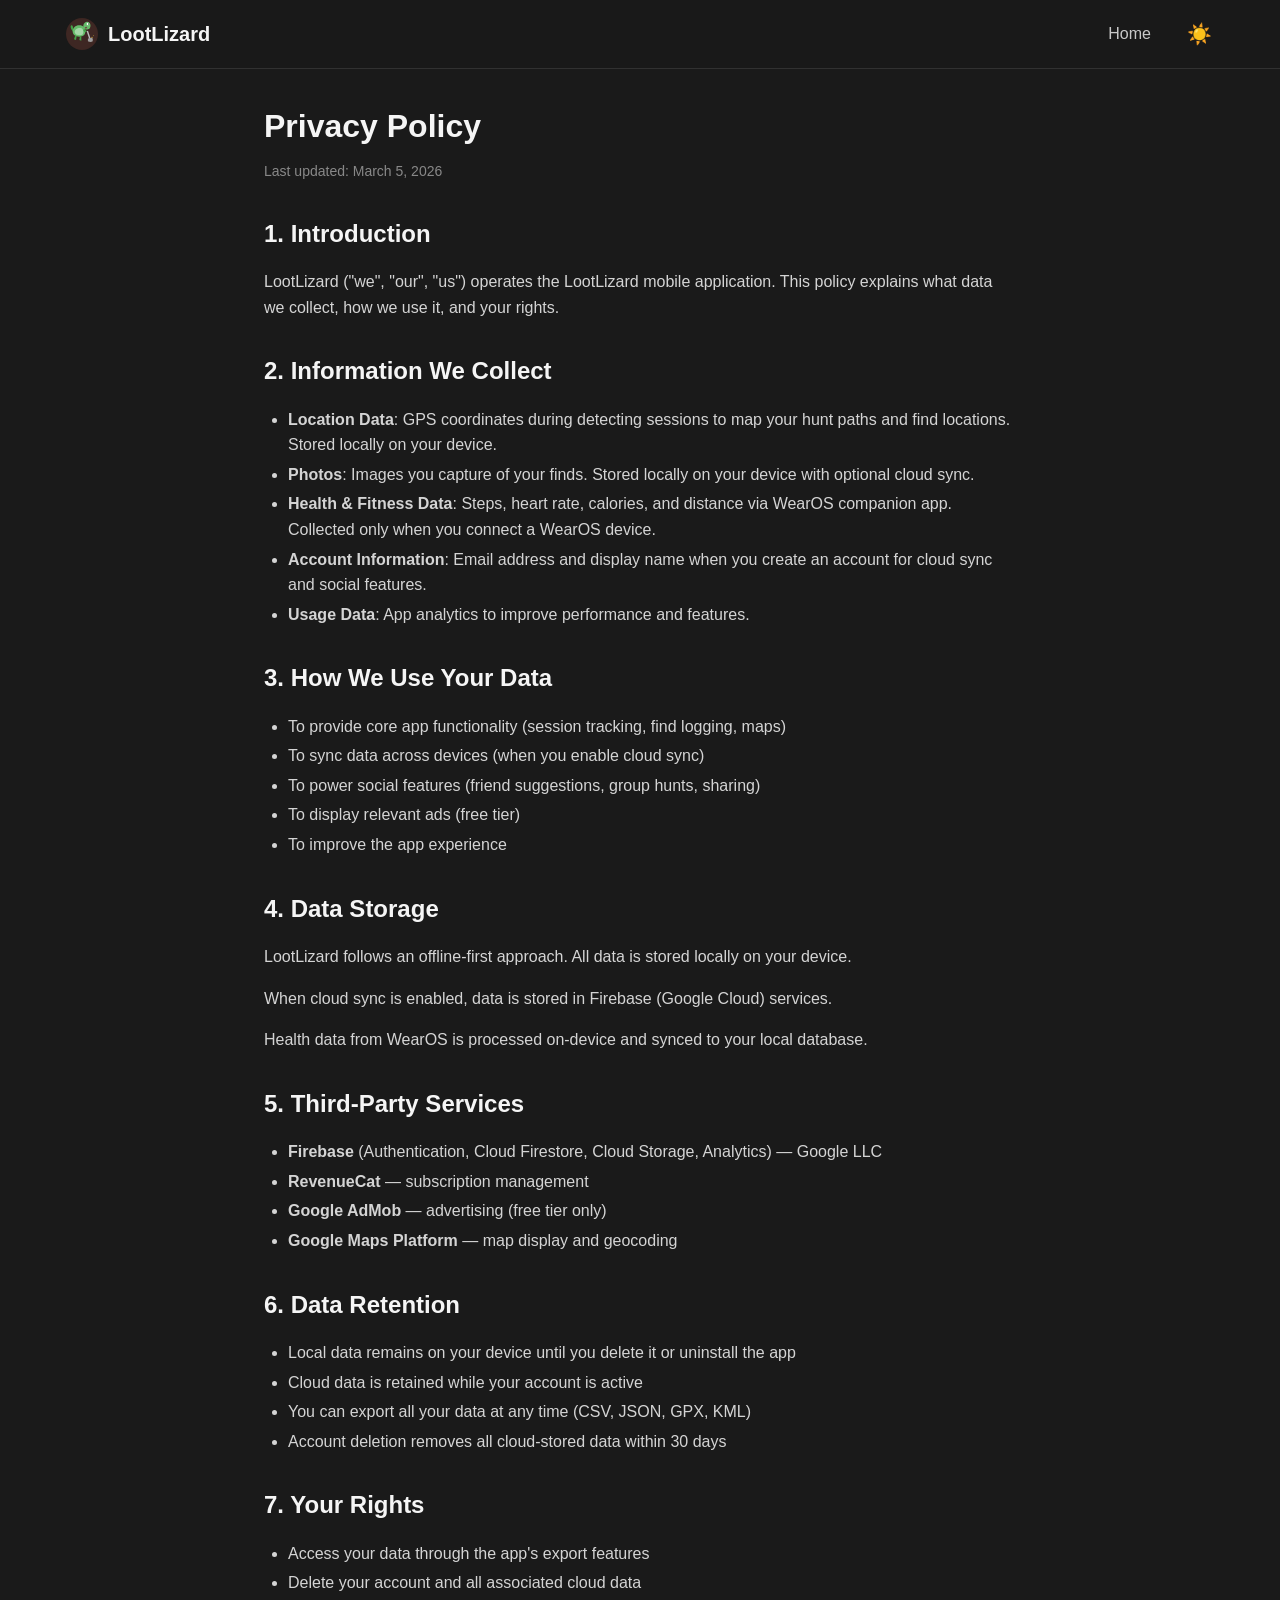
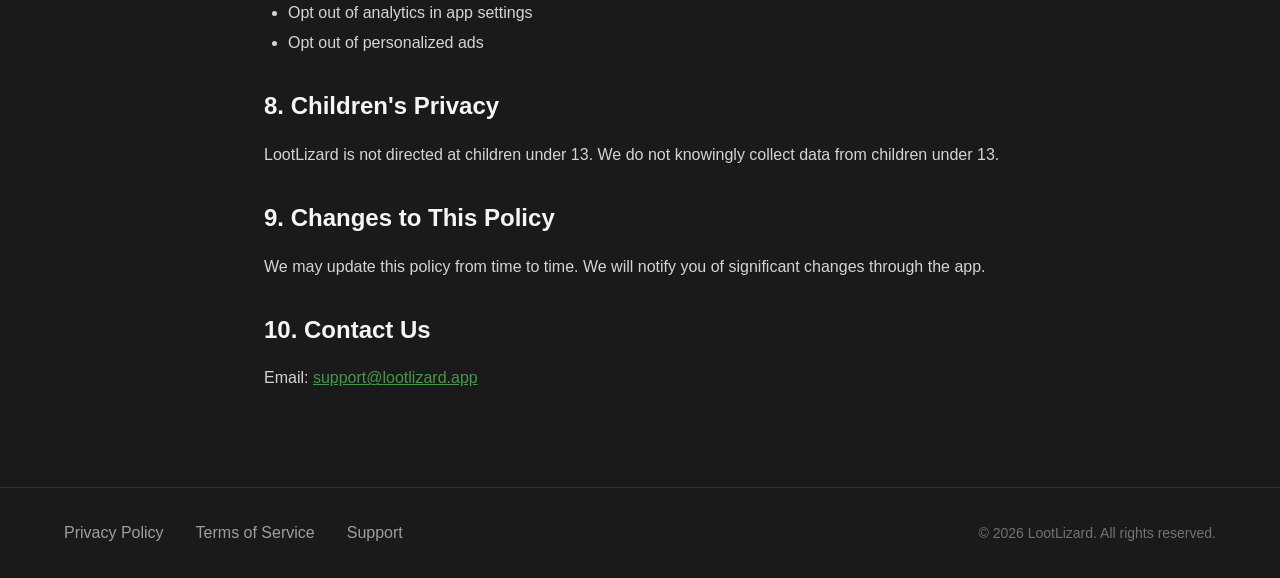
==== privacy.html @ 874c4b27 "feat: add privacy policy page Co-Authored-By: Claude Opus 4.6 <noreply@anthropic.com>" ====
<!DOCTYPE html>
<html lang="en" data-theme="dark">
<head>
  <meta charset="UTF-8">
  <meta name="viewport" content="width=device-width, initial-scale=1.0">
  <title>Privacy Policy — LootLizard</title>
  <link rel="stylesheet" href="css/style.css">
</head>
<body>
  <nav class="nav">
    <div class="container nav-inner">
      <a href="/" class="nav-logo">
        <img src="images/logo.svg" alt="LootLizard" width="36" height="36">
        <span>LootLizard</span>
      </a>
      <div class="nav-links">
        <a href="/">Home</a>
        <button id="theme-toggle" onclick="toggleTheme()" aria-label="Toggle theme"></button>
      </div>
    </div>
  </nav>

  <main class="section legal-page">
    <div class="container legal-content">
      <h1>Privacy Policy</h1>
      <p class="last-updated">Last updated: March 5, 2026</p>

      <h2>1. Introduction</h2>
      <p>LootLizard ("we", "our", "us") operates the LootLizard mobile application. This policy explains what data we collect, how we use it, and your rights.</p>

      <h2>2. Information We Collect</h2>
      <ul>
        <li><strong>Location Data</strong>: GPS coordinates during detecting sessions to map your hunt paths and find locations. Stored locally on your device.</li>
        <li><strong>Photos</strong>: Images you capture of your finds. Stored locally on your device with optional cloud sync.</li>
        <li><strong>Health &amp; Fitness Data</strong>: Steps, heart rate, calories, and distance via WearOS companion app. Collected only when you connect a WearOS device.</li>
        <li><strong>Account Information</strong>: Email address and display name when you create an account for cloud sync and social features.</li>
        <li><strong>Usage Data</strong>: App analytics to improve performance and features.</li>
      </ul>

      <h2>3. How We Use Your Data</h2>
      <ul>
        <li>To provide core app functionality (session tracking, find logging, maps)</li>
        <li>To sync data across devices (when you enable cloud sync)</li>
        <li>To power social features (friend suggestions, group hunts, sharing)</li>
        <li>To display relevant ads (free tier)</li>
        <li>To improve the app experience</li>
      </ul>

      <h2>4. Data Storage</h2>
      <p>LootLizard follows an offline-first approach. All data is stored locally on your device.</p>
      <p>When cloud sync is enabled, data is stored in Firebase (Google Cloud) services.</p>
      <p>Health data from WearOS is processed on-device and synced to your local database.</p>

      <h2>5. Third-Party Services</h2>
      <ul>
        <li><strong>Firebase</strong> (Authentication, Cloud Firestore, Cloud Storage, Analytics) — Google LLC</li>
        <li><strong>RevenueCat</strong> — subscription management</li>
        <li><strong>Google AdMob</strong> — advertising (free tier only)</li>
        <li><strong>Google Maps Platform</strong> — map display and geocoding</li>
      </ul>

      <h2>6. Data Retention</h2>
      <ul>
        <li>Local data remains on your device until you delete it or uninstall the app</li>
        <li>Cloud data is retained while your account is active</li>
        <li>You can export all your data at any time (CSV, JSON, GPX, KML)</li>
        <li>Account deletion removes all cloud-stored data within 30 days</li>
      </ul>

      <h2>7. Your Rights</h2>
      <ul>
        <li>Access your data through the app's export features</li>
        <li>Delete your account and all associated cloud data</li>
        <li>Opt out of analytics in app settings</li>
        <li>Opt out of personalized ads</li>
      </ul>

      <h2>8. Children's Privacy</h2>
      <p>LootLizard is not directed at children under 13. We do not knowingly collect data from children under 13.</p>

      <h2>9. Changes to This Policy</h2>
      <p>We may update this policy from time to time. We will notify you of significant changes through the app.</p>

      <h2>10. Contact Us</h2>
      <p>Email: <a href="mailto:support@lootlizard.app">support@lootlizard.app</a></p>
    </div>
  </main>

  <footer class="footer">
    <div class="container footer-inner">
      <div class="footer-links">
        <a href="privacy.html">Privacy Policy</a>
        <a href="terms.html">Terms of Service</a>
        <a href="support.html">Support</a>
      </div>
      <p class="footer-copy">&copy; 2026 LootLizard. All rights reserved.</p>
    </div>
  </footer>

  <script src="js/main.js"></script>
</body>
</html>
---- css/style.css ----
/* ===== CSS Custom Properties (Dark Theme Default) ===== */
:root {
  --bg: #1a1a1a;
  --surface: #2d2d2d;
  --text: #f5f5f5;
  --accent-brown: #3E2723;
  --accent-green: #4CAF50;
  --accent-green-light: #66BB6A;
}

/* ===== Light Theme ===== */
[data-theme="light"] {
  --bg: #fafafa;
  --surface: #ffffff;
  --text: #1a1a1a;
}

/* ===== CSS Reset ===== */
*,
*::before,
*::after {
  box-sizing: border-box;
  margin: 0;
  padding: 0;
}

/* ===== Base Styles ===== */
html {
  scroll-behavior: smooth;
}

body {
  background-color: var(--bg);
  color: var(--text);
  font-family: -apple-system, BlinkMacSystemFont, 'Segoe UI', Roboto, sans-serif;
  line-height: 1.6;
}

/* ===== Layout ===== */
.container {
  max-width: 1200px;
  margin: 0 auto;
  padding: 0 1.5rem;
}

.section {
  padding: 5rem 0;
}

/* ===== Typography ===== */
h1, h2, h3, h4, h5, h6 {
  font-weight: 700;
}

a {
  color: var(--accent-green);
}

/* ===== Theme Transition ===== */
body,
.nav,
.card {
  transition: background-color 0.3s, color 0.3s;
}

/* ===== Navigation ===== */
.nav {
  position: sticky;
  top: 0;
  z-index: 100;
  background: rgba(26, 26, 26, 0.85);
  backdrop-filter: blur(10px);
  -webkit-backdrop-filter: blur(10px);
  border-bottom: 1px solid rgba(255, 255, 255, 0.1);
  padding: 1rem 0;
}

[data-theme="light"] .nav {
  background: rgba(250, 250, 250, 0.85);
  border-bottom-color: rgba(0, 0, 0, 0.1);
}

.nav-inner {
  display: flex;
  justify-content: space-between;
  align-items: center;
}

.nav-logo {
  display: flex;
  align-items: center;
  gap: 0.5rem;
  text-decoration: none;
  color: var(--text);
  font-weight: 700;
  font-size: 1.25rem;
}

.nav-links {
  display: flex;
  align-items: center;
  gap: 2rem;
}

.nav-links a {
  text-decoration: none;
  color: var(--text);
  opacity: 0.8;
  transition: opacity 0.2s;
}

.nav-links a:hover {
  opacity: 1;
}

#theme-toggle {
  background: none;
  border: none;
  cursor: pointer;
  font-size: 1.25rem;
  padding: 0.25rem;
}

/* ===== Hero Section ===== */
.hero-content {
  display: flex;
  align-items: center;
  gap: 4rem;
  min-height: 80vh;
}

.hero-text {
  flex: 1;
}

.hero-text h1 {
  font-size: clamp(2rem, 5vw, 3.5rem);
  line-height: 1.1;
  margin-bottom: 1.5rem;
}

.hero-subtitle {
  font-size: 1.25rem;
  opacity: 0.8;
  margin-bottom: 2rem;
  max-width: 500px;
}

.hero-phone {
  flex: 0 0 auto;
}

/* ===== Phone Frame ===== */
.phone-frame {
  width: 280px;
  border-radius: 2rem;
  overflow: hidden;
  box-shadow: 0 20px 60px rgba(0, 0, 0, 0.3);
  border: 4px solid #333;
}

.phone-frame img {
  width: 100%;
  display: block;
}

/* ===== Store Badges ===== */
.store-buttons {
  display: flex;
  gap: 1rem;
  flex-wrap: wrap;
}

.store-badge {
  display: flex;
  flex-direction: column;
  align-items: flex-start;
  padding: 0.75rem 1.5rem;
  border-radius: 0.5rem;
  background: var(--accent-brown);
  color: white;
  text-decoration: none;
  transition: transform 0.2s;
}

.store-badge:hover {
  transform: translateY(-2px);
}

.store-badge span {
  font-size: 0.7rem;
  opacity: 0.8;
}

.store-badge strong {
  font-size: 1.1rem;
}

/* ===== Section Title ===== */
.section-title {
  text-align: center;
  margin-bottom: 3rem;
  font-size: 2rem;
}

/* ===== Features Grid ===== */
.features-grid {
  display: grid;
  grid-template-columns: repeat(auto-fit, minmax(300px, 1fr));
  gap: 2rem;
}

.feature-card {
  background: var(--surface);
  border-radius: 1rem;
  padding: 2rem;
  transition: transform 0.2s, box-shadow 0.2s;
}

.feature-card:hover {
  transform: translateY(-4px);
  box-shadow: 0 10px 30px rgba(0, 0, 0, 0.2);
}

.feature-card svg {
  width: 48px;
  height: 48px;
  color: var(--accent-green);
  margin-bottom: 1rem;
}

.feature-card h3 {
  margin-bottom: 0.5rem;
  font-size: 1.25rem;
}

.feature-card p {
  opacity: 0.7;
  font-size: 0.95rem;
}

/* ===== Screenshots Carousel ===== */
.carousel {
  position: relative;
  display: flex;
  align-items: center;
}

.carousel-track {
  display: flex;
  gap: 1.5rem;
  overflow-x: auto;
  scroll-snap-type: x mandatory;
  scrollbar-width: none;
  padding: 1rem 0;
}

.carousel-track::-webkit-scrollbar {
  display: none;
}

.carousel-item {
  scroll-snap-align: center;
  flex: 0 0 auto;
}

.phone-frame-sm {
  width: 200px;
  border-radius: 1.5rem;
  overflow: hidden;
  box-shadow: 0 10px 30px rgba(0, 0, 0, 0.2);
  border: 3px solid #333;
}

.phone-frame-sm img {
  width: 100%;
  display: block;
}

.carousel-btn {
  position: absolute;
  z-index: 10;
  background: var(--surface);
  border: 1px solid rgba(255, 255, 255, 0.1);
  color: var(--text);
  font-size: 2rem;
  width: 48px;
  height: 48px;
  border-radius: 50%;
  cursor: pointer;
  display: flex;
  align-items: center;
  justify-content: center;
  transition: all 0.2s;
}

.carousel-btn:hover {
  background: var(--accent-green);
  color: white;
}

.carousel-prev {
  left: -24px;
}

.carousel-next {
  right: -24px;
}

/* ===== Download CTA ===== */
.cta-section {
  background: var(--accent-brown);
  text-align: center;
}

.cta-content h2 {
  color: #fff;
  margin-bottom: 0.5rem;
}

.cta-content p {
  color: rgba(255, 255, 255, 0.7);
  margin-bottom: 2rem;
}

.cta-content .store-buttons {
  justify-content: center;
}

.cta-content .store-badge {
  background: rgba(255, 255, 255, 0.15);
  border: 1px solid rgba(255, 255, 255, 0.3);
}

/* ===== Footer ===== */
.footer {
  padding: 2rem 0;
  border-top: 1px solid rgba(255, 255, 255, 0.1);
}

.footer-inner {
  display: flex;
  justify-content: space-between;
  align-items: center;
  flex-wrap: wrap;
  gap: 1rem;
}

.footer-links {
  display: flex;
  gap: 2rem;
}

.footer-links a {
  color: var(--text);
  opacity: 0.6;
  text-decoration: none;
  transition: opacity 0.2s;
}

.footer-links a:hover {
  opacity: 1;
}

.footer-copy {
  opacity: 0.4;
  font-size: 0.875rem;
}

/* ===== Legal Pages ===== */
.legal-page {
  padding-top: 2rem;
}

.legal-content {
  max-width: 800px;
}

.legal-content h1 {
  font-size: 2rem;
  margin-bottom: 0.5rem;
}

.legal-content .last-updated {
  opacity: 0.5;
  font-size: 0.875rem;
  margin-bottom: 2rem;
}

.legal-content h2 {
  font-size: 1.5rem;
  margin-top: 2rem;
  margin-bottom: 1rem;
}

.legal-content h3 {
  font-size: 1.1rem;
  margin-top: 1.5rem;
  margin-bottom: 0.5rem;
}

.legal-content p,
.legal-content ul,
.legal-content ol {
  margin-bottom: 1rem;
  opacity: 0.85;
}

.legal-content ul,
.legal-content ol {
  padding-left: 1.5rem;
}

.legal-content li {
  margin-bottom: 0.25rem;
}

.legal-content a {
  text-decoration: underline;
}

/* ===== FAQ Accordion ===== */
.faq-item {
  border-bottom: 1px solid rgba(255,255,255,0.1);
}

[data-theme="light"] .faq-item {
  border-bottom-color: rgba(0,0,0,0.1);
}

.faq-question {
  width: 100%;
  background: none;
  border: none;
  color: var(--text);
  font-size: 1.1rem;
  font-weight: 600;
  padding: 1.25rem 0;
  text-align: left;
  cursor: pointer;
  display: flex;
  justify-content: space-between;
  align-items: center;
}

.faq-question::after {
  content: '+';
  font-size: 1.5rem;
  transition: transform 0.2s;
}

.faq-item.open .faq-question::after {
  content: '\2212';
}

.faq-answer {
  max-height: 0;
  overflow: hidden;
  transition: max-height 0.3s ease;
}

.faq-item.open .faq-answer {
  max-height: 500px;
}

.faq-answer p {
  padding-bottom: 1.25rem;
}

/* ===== Responsive ===== */
@media (max-width: 768px) {
  .hero-content {
    flex-direction: column;
    text-align: center;
    gap: 2rem;
  }

  .hero-subtitle {
    margin: 0 auto 2rem;
  }

  .store-buttons {
    justify-content: center;
  }

  .hero-phone {
    order: -1;
  }

  .phone-frame {
    width: 220px;
  }

  .nav-links {
    gap: 1rem;
  }

  .nav-links a {
    display: none;
  }

  .carousel-btn {
    display: none;
  }

  .footer-inner {
    flex-direction: column;
    text-align: center;
  }
}
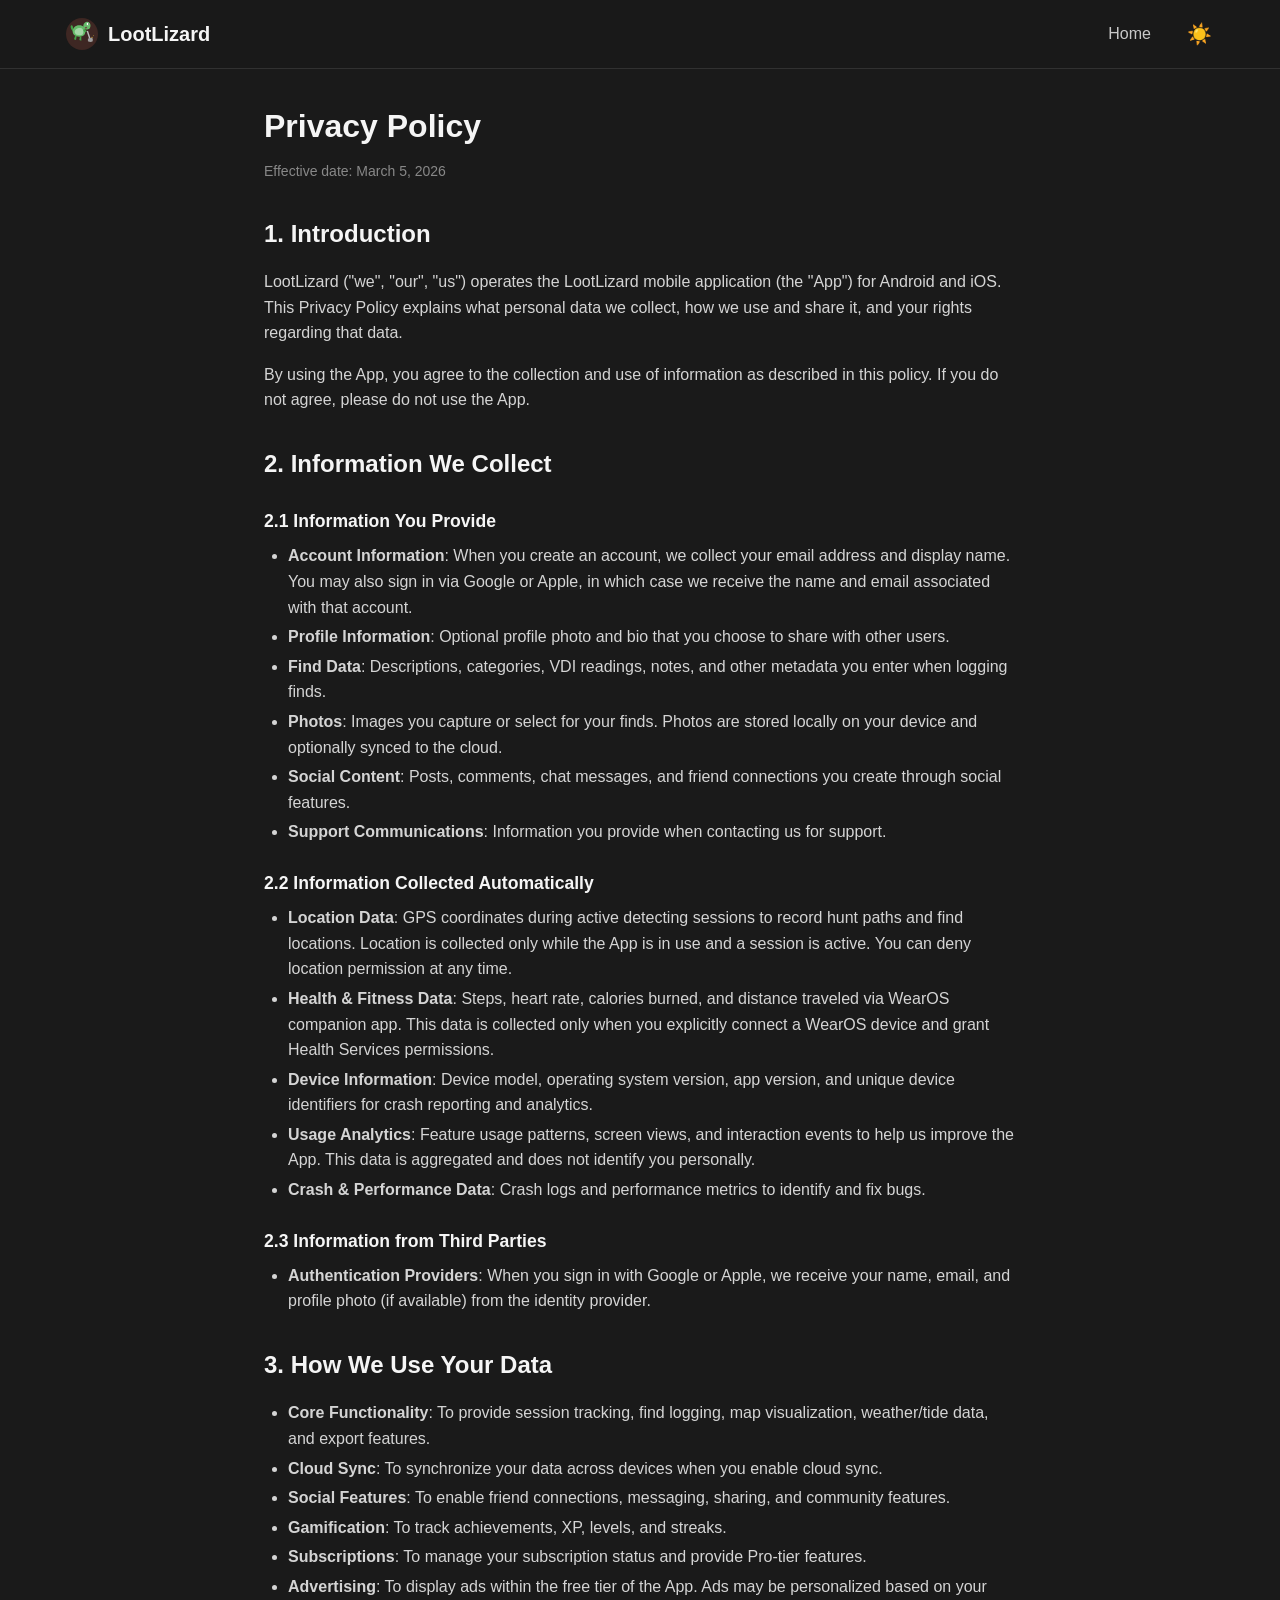
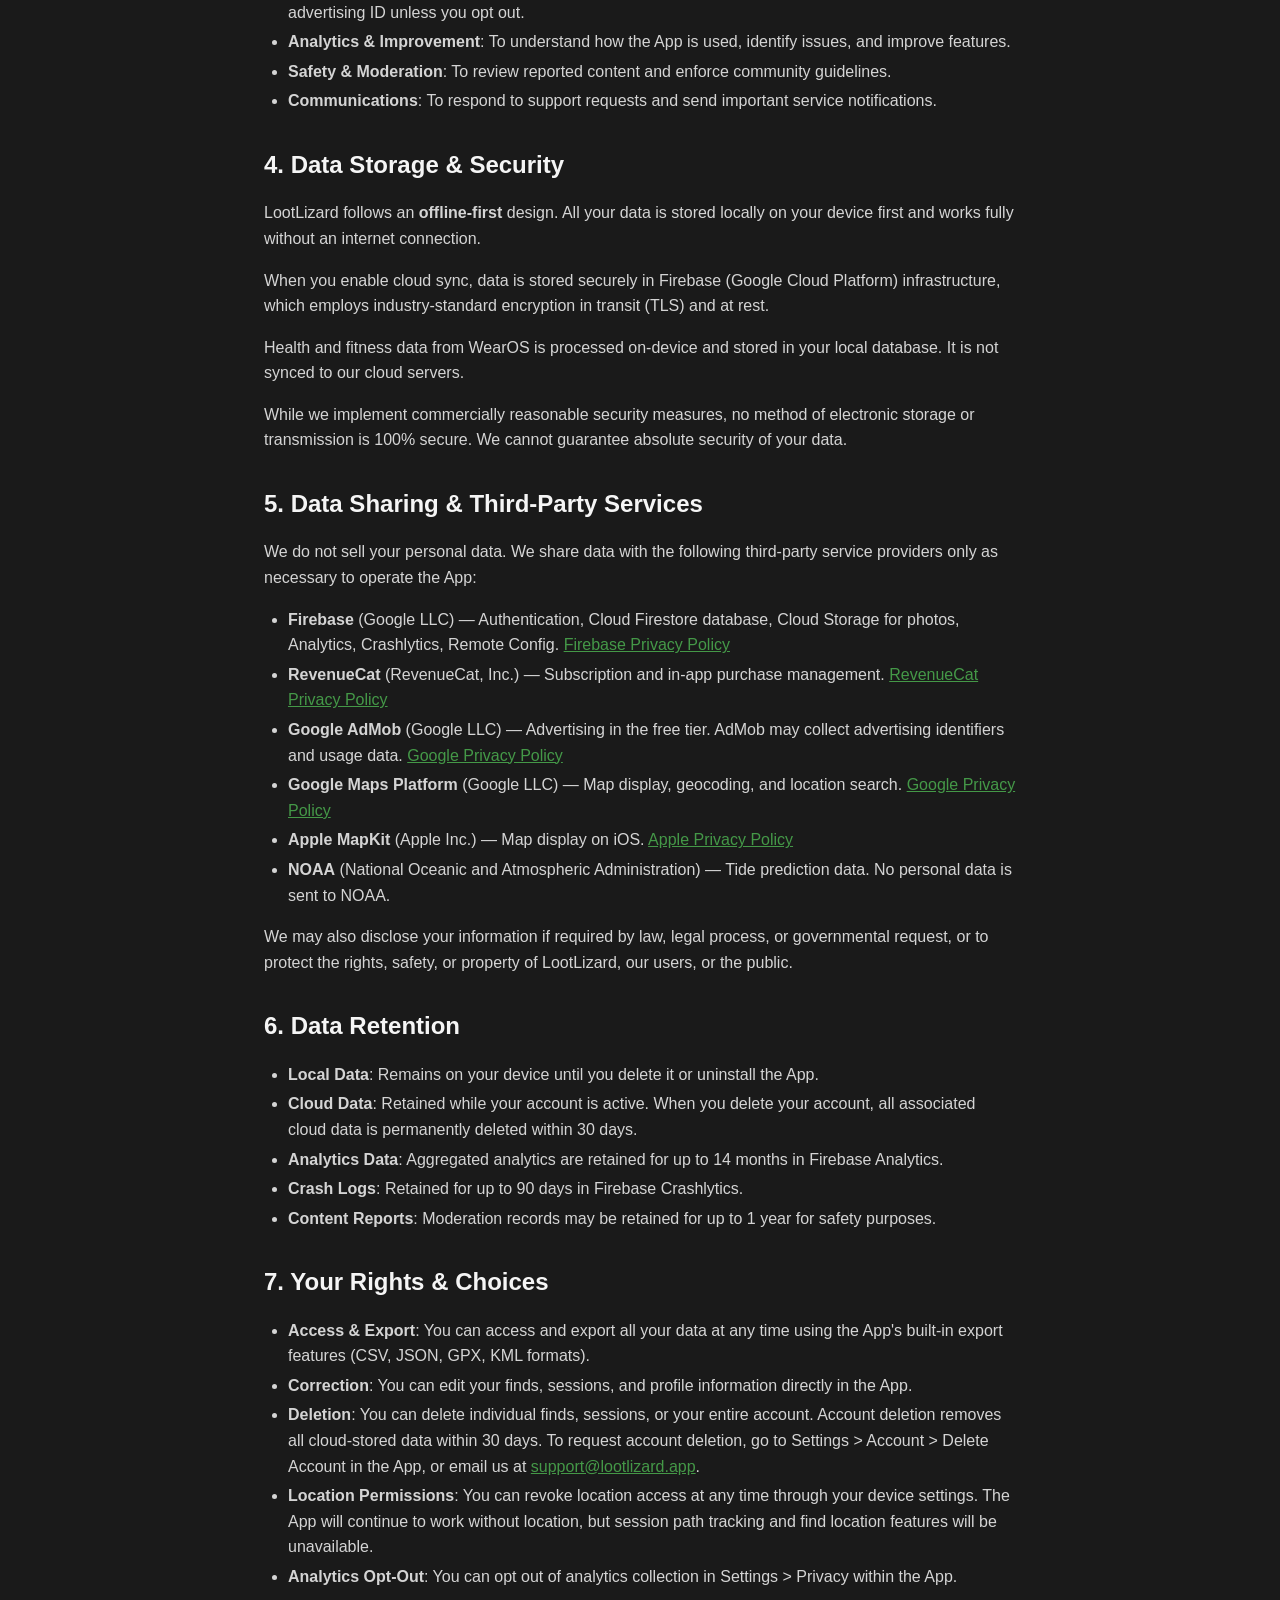
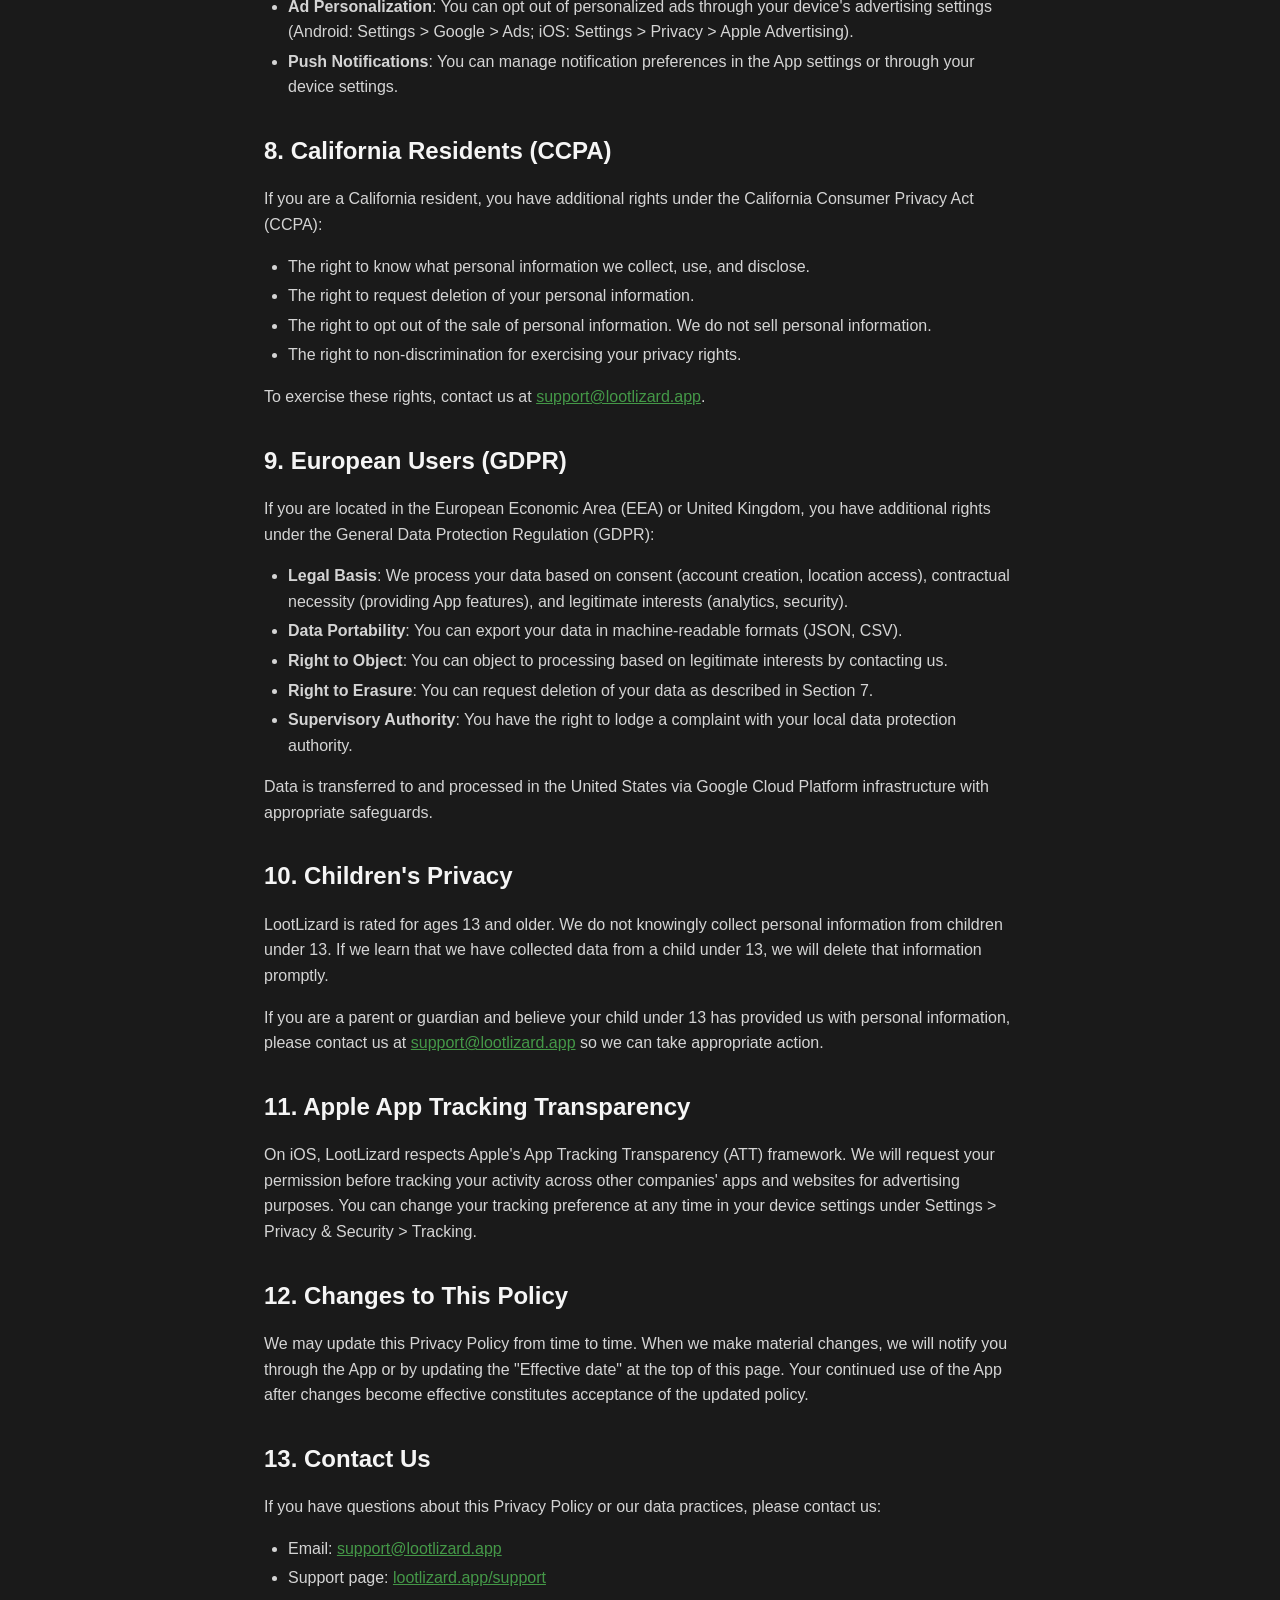
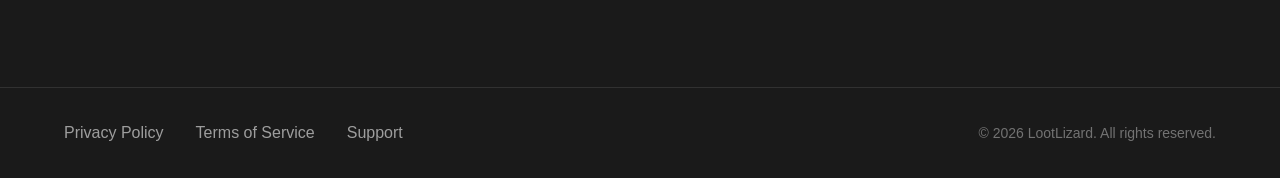
==== commit 50c5a3dd: "feat: expand privacy policy, support FAQ, and add custom domain Expanded privacy policy with CCPA, G" ====
--- a/privacy.html
+++ b/privacy.html
@@ -4,6 +4,9 @@
   <meta charset="UTF-8">
   <meta name="viewport" content="width=device-width, initial-scale=1.0">
   <title>Privacy Policy — LootLizard</title>
+  <meta name="description" content="LootLizard Privacy Policy — Learn how we collect, use, and protect your data.">
+  <link rel="icon" type="image/svg+xml" href="images/logo.svg">
+  <meta name="theme-color" content="#3E2723">
   <link rel="stylesheet" href="css/style.css">
 </head>
 <body>
@@ -23,66 +26,126 @@
   <main class="section legal-page">
     <div class="container legal-content">
       <h1>Privacy Policy</h1>
-      <p class="last-updated">Last updated: March 5, 2026</p>
+      <p class="last-updated">Effective date: March 5, 2026</p>
 
       <h2>1. Introduction</h2>
-      <p>LootLizard ("we", "our", "us") operates the LootLizard mobile application. This policy explains what data we collect, how we use it, and your rights.</p>
+      <p>LootLizard ("we", "our", "us") operates the LootLizard mobile application (the "App") for Android and iOS. This Privacy Policy explains what personal data we collect, how we use and share it, and your rights regarding that data.</p>
+      <p>By using the App, you agree to the collection and use of information as described in this policy. If you do not agree, please do not use the App.</p>
 
       <h2>2. Information We Collect</h2>
+
+      <h3>2.1 Information You Provide</h3>
       <ul>
-        <li><strong>Location Data</strong>: GPS coordinates during detecting sessions to map your hunt paths and find locations. Stored locally on your device.</li>
-        <li><strong>Photos</strong>: Images you capture of your finds. Stored locally on your device with optional cloud sync.</li>
-        <li><strong>Health &amp; Fitness Data</strong>: Steps, heart rate, calories, and distance via WearOS companion app. Collected only when you connect a WearOS device.</li>
-        <li><strong>Account Information</strong>: Email address and display name when you create an account for cloud sync and social features.</li>
-        <li><strong>Usage Data</strong>: App analytics to improve performance and features.</li>
+        <li><strong>Account Information</strong>: When you create an account, we collect your email address and display name. You may also sign in via Google or Apple, in which case we receive the name and email associated with that account.</li>
+        <li><strong>Profile Information</strong>: Optional profile photo and bio that you choose to share with other users.</li>
+        <li><strong>Find Data</strong>: Descriptions, categories, VDI readings, notes, and other metadata you enter when logging finds.</li>
+        <li><strong>Photos</strong>: Images you capture or select for your finds. Photos are stored locally on your device and optionally synced to the cloud.</li>
+        <li><strong>Social Content</strong>: Posts, comments, chat messages, and friend connections you create through social features.</li>
+        <li><strong>Support Communications</strong>: Information you provide when contacting us for support.</li>
+      </ul>
+
+      <h3>2.2 Information Collected Automatically</h3>
+      <ul>
+        <li><strong>Location Data</strong>: GPS coordinates during active detecting sessions to record hunt paths and find locations. Location is collected only while the App is in use and a session is active. You can deny location permission at any time.</li>
+        <li><strong>Health &amp; Fitness Data</strong>: Steps, heart rate, calories burned, and distance traveled via WearOS companion app. This data is collected only when you explicitly connect a WearOS device and grant Health Services permissions.</li>
+        <li><strong>Device Information</strong>: Device model, operating system version, app version, and unique device identifiers for crash reporting and analytics.</li>
+        <li><strong>Usage Analytics</strong>: Feature usage patterns, screen views, and interaction events to help us improve the App. This data is aggregated and does not identify you personally.</li>
+        <li><strong>Crash &amp; Performance Data</strong>: Crash logs and performance metrics to identify and fix bugs.</li>
+      </ul>
+
+      <h3>2.3 Information from Third Parties</h3>
+      <ul>
+        <li><strong>Authentication Providers</strong>: When you sign in with Google or Apple, we receive your name, email, and profile photo (if available) from the identity provider.</li>
       </ul>
 
       <h2>3. How We Use Your Data</h2>
       <ul>
-        <li>To provide core app functionality (session tracking, find logging, maps)</li>
-        <li>To sync data across devices (when you enable cloud sync)</li>
-        <li>To power social features (friend suggestions, group hunts, sharing)</li>
-        <li>To display relevant ads (free tier)</li>
-        <li>To improve the app experience</li>
+        <li><strong>Core Functionality</strong>: To provide session tracking, find logging, map visualization, weather/tide data, and export features.</li>
+        <li><strong>Cloud Sync</strong>: To synchronize your data across devices when you enable cloud sync.</li>
+        <li><strong>Social Features</strong>: To enable friend connections, messaging, sharing, and community features.</li>
+        <li><strong>Gamification</strong>: To track achievements, XP, levels, and streaks.</li>
+        <li><strong>Subscriptions</strong>: To manage your subscription status and provide Pro-tier features.</li>
+        <li><strong>Advertising</strong>: To display ads within the free tier of the App. Ads may be personalized based on your advertising ID unless you opt out.</li>
+        <li><strong>Analytics &amp; Improvement</strong>: To understand how the App is used, identify issues, and improve features.</li>
+        <li><strong>Safety &amp; Moderation</strong>: To review reported content and enforce community guidelines.</li>
+        <li><strong>Communications</strong>: To respond to support requests and send important service notifications.</li>
       </ul>
 
-      <h2>4. Data Storage</h2>
-      <p>LootLizard follows an offline-first approach. All data is stored locally on your device.</p>
-      <p>When cloud sync is enabled, data is stored in Firebase (Google Cloud) services.</p>
-      <p>Health data from WearOS is processed on-device and synced to your local database.</p>
+      <h2>4. Data Storage &amp; Security</h2>
+      <p>LootLizard follows an <strong>offline-first</strong> design. All your data is stored locally on your device first and works fully without an internet connection.</p>
+      <p>When you enable cloud sync, data is stored securely in Firebase (Google Cloud Platform) infrastructure, which employs industry-standard encryption in transit (TLS) and at rest.</p>
+      <p>Health and fitness data from WearOS is processed on-device and stored in your local database. It is not synced to our cloud servers.</p>
+      <p>While we implement commercially reasonable security measures, no method of electronic storage or transmission is 100% secure. We cannot guarantee absolute security of your data.</p>
 
-      <h2>5. Third-Party Services</h2>
+      <h2>5. Data Sharing &amp; Third-Party Services</h2>
+      <p>We do not sell your personal data. We share data with the following third-party service providers only as necessary to operate the App:</p>
       <ul>
-        <li><strong>Firebase</strong> (Authentication, Cloud Firestore, Cloud Storage, Analytics) — Google LLC</li>
-        <li><strong>RevenueCat</strong> — subscription management</li>
-        <li><strong>Google AdMob</strong> — advertising (free tier only)</li>
-        <li><strong>Google Maps Platform</strong> — map display and geocoding</li>
+        <li><strong>Firebase</strong> (Google LLC) — Authentication, Cloud Firestore database, Cloud Storage for photos, Analytics, Crashlytics, Remote Config. <a href="https://firebase.google.com/support/privacy" rel="noopener noreferrer" target="_blank">Firebase Privacy Policy</a></li>
+        <li><strong>RevenueCat</strong> (RevenueCat, Inc.) — Subscription and in-app purchase management. <a href="https://www.revenuecat.com/privacy" rel="noopener noreferrer" target="_blank">RevenueCat Privacy Policy</a></li>
+        <li><strong>Google AdMob</strong> (Google LLC) — Advertising in the free tier. AdMob may collect advertising identifiers and usage data. <a href="https://policies.google.com/privacy" rel="noopener noreferrer" target="_blank">Google Privacy Policy</a></li>
+        <li><strong>Google Maps Platform</strong> (Google LLC) — Map display, geocoding, and location search. <a href="https://policies.google.com/privacy" rel="noopener noreferrer" target="_blank">Google Privacy Policy</a></li>
+        <li><strong>Apple MapKit</strong> (Apple Inc.) — Map display on iOS. <a href="https://www.apple.com/legal/privacy/" rel="noopener noreferrer" target="_blank">Apple Privacy Policy</a></li>
+        <li><strong>NOAA</strong> (National Oceanic and Atmospheric Administration) — Tide prediction data. No personal data is sent to NOAA.</li>
       </ul>
+      <p>We may also disclose your information if required by law, legal process, or governmental request, or to protect the rights, safety, or property of LootLizard, our users, or the public.</p>
 
       <h2>6. Data Retention</h2>
       <ul>
-        <li>Local data remains on your device until you delete it or uninstall the app</li>
-        <li>Cloud data is retained while your account is active</li>
-        <li>You can export all your data at any time (CSV, JSON, GPX, KML)</li>
-        <li>Account deletion removes all cloud-stored data within 30 days</li>
+        <li><strong>Local Data</strong>: Remains on your device until you delete it or uninstall the App.</li>
+        <li><strong>Cloud Data</strong>: Retained while your account is active. When you delete your account, all associated cloud data is permanently deleted within 30 days.</li>
+        <li><strong>Analytics Data</strong>: Aggregated analytics are retained for up to 14 months in Firebase Analytics.</li>
+        <li><strong>Crash Logs</strong>: Retained for up to 90 days in Firebase Crashlytics.</li>
+        <li><strong>Content Reports</strong>: Moderation records may be retained for up to 1 year for safety purposes.</li>
       </ul>
 
-      <h2>7. Your Rights</h2>
+      <h2>7. Your Rights &amp; Choices</h2>
       <ul>
-        <li>Access your data through the app's export features</li>
-        <li>Delete your account and all associated cloud data</li>
-        <li>Opt out of analytics in app settings</li>
-        <li>Opt out of personalized ads</li>
+        <li><strong>Access &amp; Export</strong>: You can access and export all your data at any time using the App's built-in export features (CSV, JSON, GPX, KML formats).</li>
+        <li><strong>Correction</strong>: You can edit your finds, sessions, and profile information directly in the App.</li>
+        <li><strong>Deletion</strong>: You can delete individual finds, sessions, or your entire account. Account deletion removes all cloud-stored data within 30 days. To request account deletion, go to Settings &gt; Account &gt; Delete Account in the App, or email us at <a href="mailto:support@lootlizard.app">support@lootlizard.app</a>.</li>
+        <li><strong>Location Permissions</strong>: You can revoke location access at any time through your device settings. The App will continue to work without location, but session path tracking and find location features will be unavailable.</li>
+        <li><strong>Analytics Opt-Out</strong>: You can opt out of analytics collection in Settings &gt; Privacy within the App.</li>
+        <li><strong>Ad Personalization</strong>: You can opt out of personalized ads through your device's advertising settings (Android: Settings &gt; Google &gt; Ads; iOS: Settings &gt; Privacy &gt; Apple Advertising).</li>
+        <li><strong>Push Notifications</strong>: You can manage notification preferences in the App settings or through your device settings.</li>
       </ul>
 
-      <h2>8. Children's Privacy</h2>
-      <p>LootLizard is not directed at children under 13. We do not knowingly collect data from children under 13.</p>
+      <h2>8. California Residents (CCPA)</h2>
+      <p>If you are a California resident, you have additional rights under the California Consumer Privacy Act (CCPA):</p>
+      <ul>
+        <li>The right to know what personal information we collect, use, and disclose.</li>
+        <li>The right to request deletion of your personal information.</li>
+        <li>The right to opt out of the sale of personal information. We do not sell personal information.</li>
+        <li>The right to non-discrimination for exercising your privacy rights.</li>
+      </ul>
+      <p>To exercise these rights, contact us at <a href="mailto:support@lootlizard.app">support@lootlizard.app</a>.</p>
 
-      <h2>9. Changes to This Policy</h2>
-      <p>We may update this policy from time to time. We will notify you of significant changes through the app.</p>
+      <h2>9. European Users (GDPR)</h2>
+      <p>If you are located in the European Economic Area (EEA) or United Kingdom, you have additional rights under the General Data Protection Regulation (GDPR):</p>
+      <ul>
+        <li><strong>Legal Basis</strong>: We process your data based on consent (account creation, location access), contractual necessity (providing App features), and legitimate interests (analytics, security).</li>
+        <li><strong>Data Portability</strong>: You can export your data in machine-readable formats (JSON, CSV).</li>
+        <li><strong>Right to Object</strong>: You can object to processing based on legitimate interests by contacting us.</li>
+        <li><strong>Right to Erasure</strong>: You can request deletion of your data as described in Section 7.</li>
+        <li><strong>Supervisory Authority</strong>: You have the right to lodge a complaint with your local data protection authority.</li>
+      </ul>
+      <p>Data is transferred to and processed in the United States via Google Cloud Platform infrastructure with appropriate safeguards.</p>
 
-      <h2>10. Contact Us</h2>
-      <p>Email: <a href="mailto:support@lootlizard.app">support@lootlizard.app</a></p>
+      <h2>10. Children's Privacy</h2>
+      <p>LootLizard is rated for ages 13 and older. We do not knowingly collect personal information from children under 13. If we learn that we have collected data from a child under 13, we will delete that information promptly.</p>
+      <p>If you are a parent or guardian and believe your child under 13 has provided us with personal information, please contact us at <a href="mailto:support@lootlizard.app">support@lootlizard.app</a> so we can take appropriate action.</p>
+
+      <h2>11. Apple App Tracking Transparency</h2>
+      <p>On iOS, LootLizard respects Apple's App Tracking Transparency (ATT) framework. We will request your permission before tracking your activity across other companies' apps and websites for advertising purposes. You can change your tracking preference at any time in your device settings under Settings &gt; Privacy &amp; Security &gt; Tracking.</p>
+
+      <h2>12. Changes to This Policy</h2>
+      <p>We may update this Privacy Policy from time to time. When we make material changes, we will notify you through the App or by updating the "Effective date" at the top of this page. Your continued use of the App after changes become effective constitutes acceptance of the updated policy.</p>
+
+      <h2>13. Contact Us</h2>
+      <p>If you have questions about this Privacy Policy or our data practices, please contact us:</p>
+      <ul>
+        <li>Email: <a href="mailto:support@lootlizard.app">support@lootlizard.app</a></li>
+        <li>Support page: <a href="https://lootlizard.app/support">lootlizard.app/support</a></li>
+      </ul>
     </div>
   </main>
 
--- a/css/style.css
+++ b/css/style.css
@@ -467,6 +467,76 @@
   padding-bottom: 1.25rem;
 }
 
+.faq-answer ul {
+  padding-left: 1.5rem;
+  padding-bottom: 1rem;
+}
+
+.faq-answer li {
+  margin-bottom: 0.35rem;
+  opacity: 0.85;
+}
+
+/* ===== Support Page Intro ===== */
+.support-intro {
+  font-size: 1.15rem;
+  opacity: 0.8;
+  margin-bottom: 2rem;
+}
+
+/* ===== Contact Section ===== */
+.contact-section {
+  margin-top: 1rem;
+}
+
+.contact-section > p {
+  font-size: 1.1rem;
+  margin-bottom: 1.5rem;
+}
+
+.contact-methods {
+  display: grid;
+  grid-template-columns: repeat(auto-fit, minmax(240px, 1fr));
+  gap: 1.5rem;
+  margin-top: 1rem;
+}
+
+.contact-card {
+  background: var(--surface);
+  border-radius: 1rem;
+  padding: 1.5rem;
+  transition: transform 0.2s, box-shadow 0.2s;
+}
+
+.contact-card:hover {
+  transform: translateY(-3px);
+  box-shadow: 0 8px 24px rgba(0, 0, 0, 0.2);
+}
+
+.contact-card h3 {
+  font-size: 1.15rem;
+  margin-bottom: 0.5rem;
+}
+
+.contact-card p {
+  opacity: 0.7;
+  font-size: 0.95rem;
+  margin-bottom: 1rem;
+}
+
+.contact-link {
+  display: inline-block;
+  color: var(--accent-green);
+  font-weight: 600;
+  text-decoration: none;
+  transition: opacity 0.2s;
+}
+
+.contact-link:hover {
+  opacity: 0.8;
+  text-decoration: underline;
+}
+
 /* ===== Responsive ===== */
 @media (max-width: 768px) {
   .hero-content {
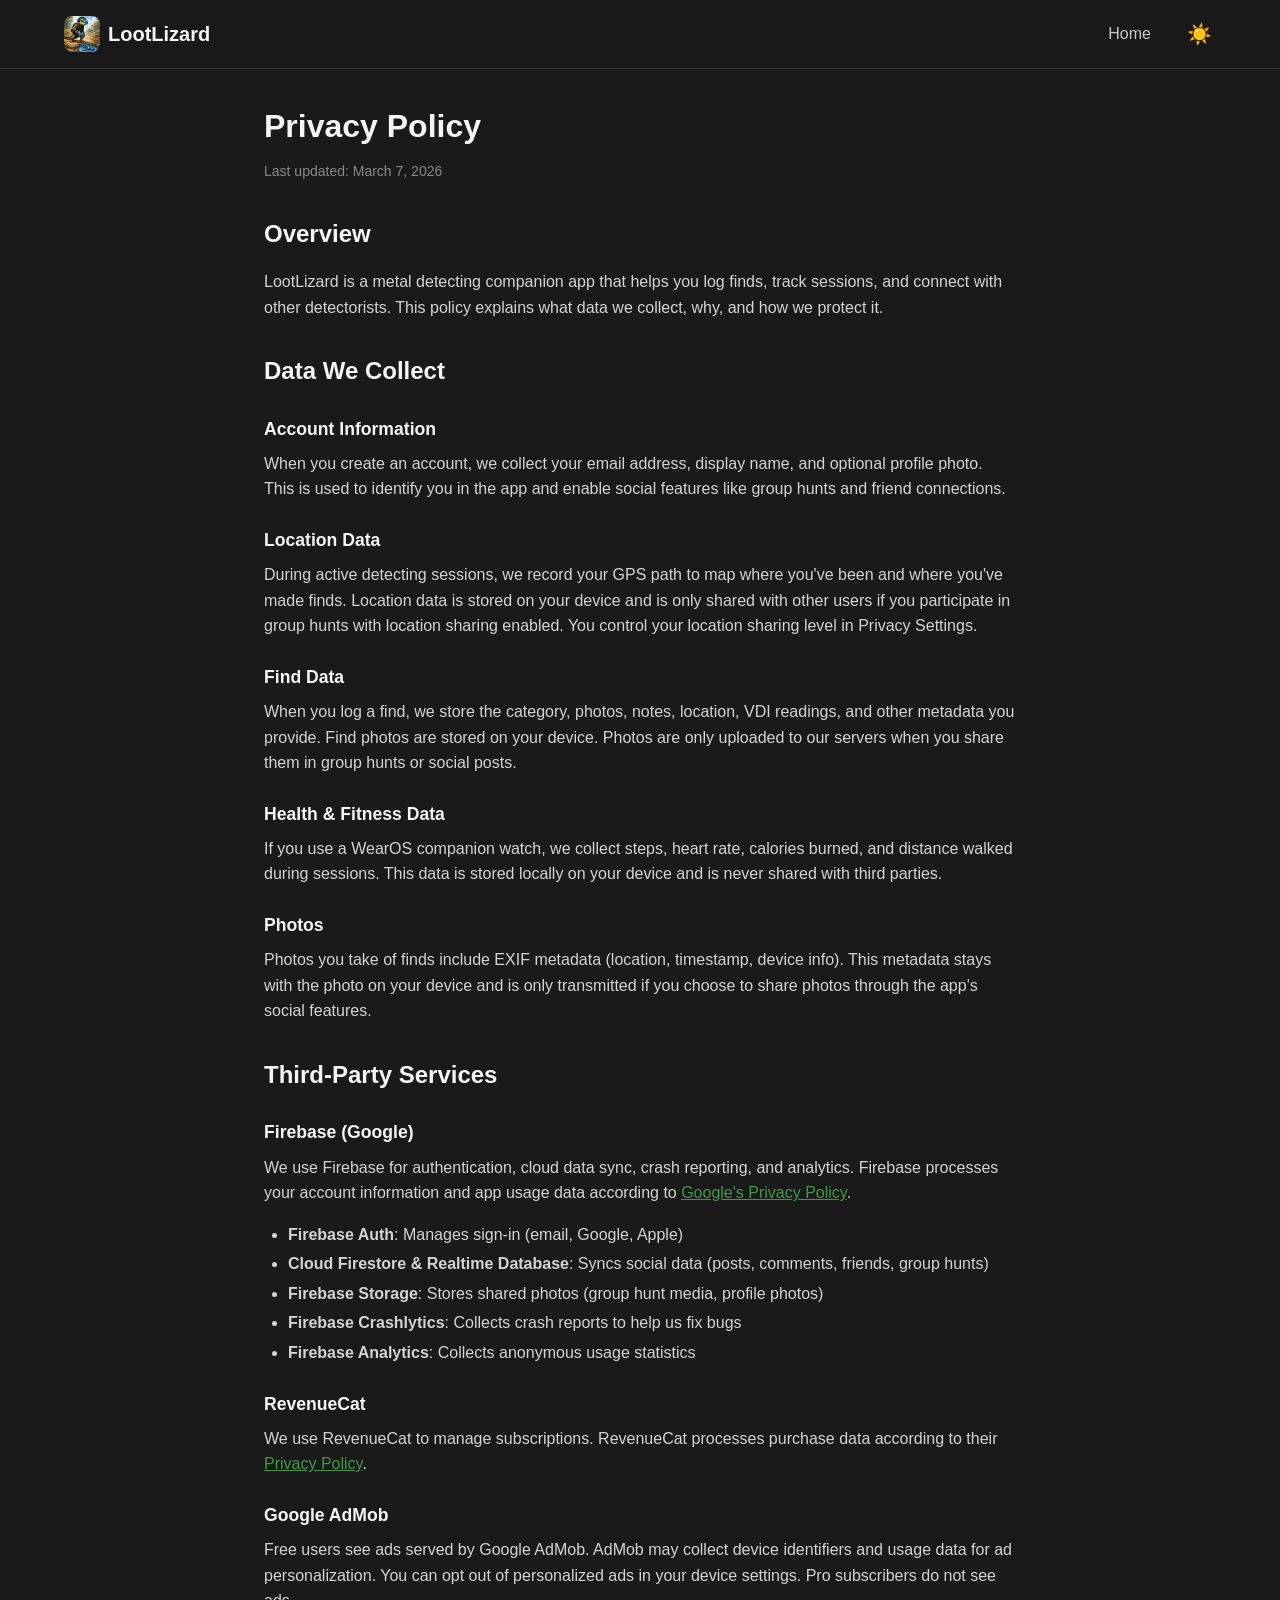
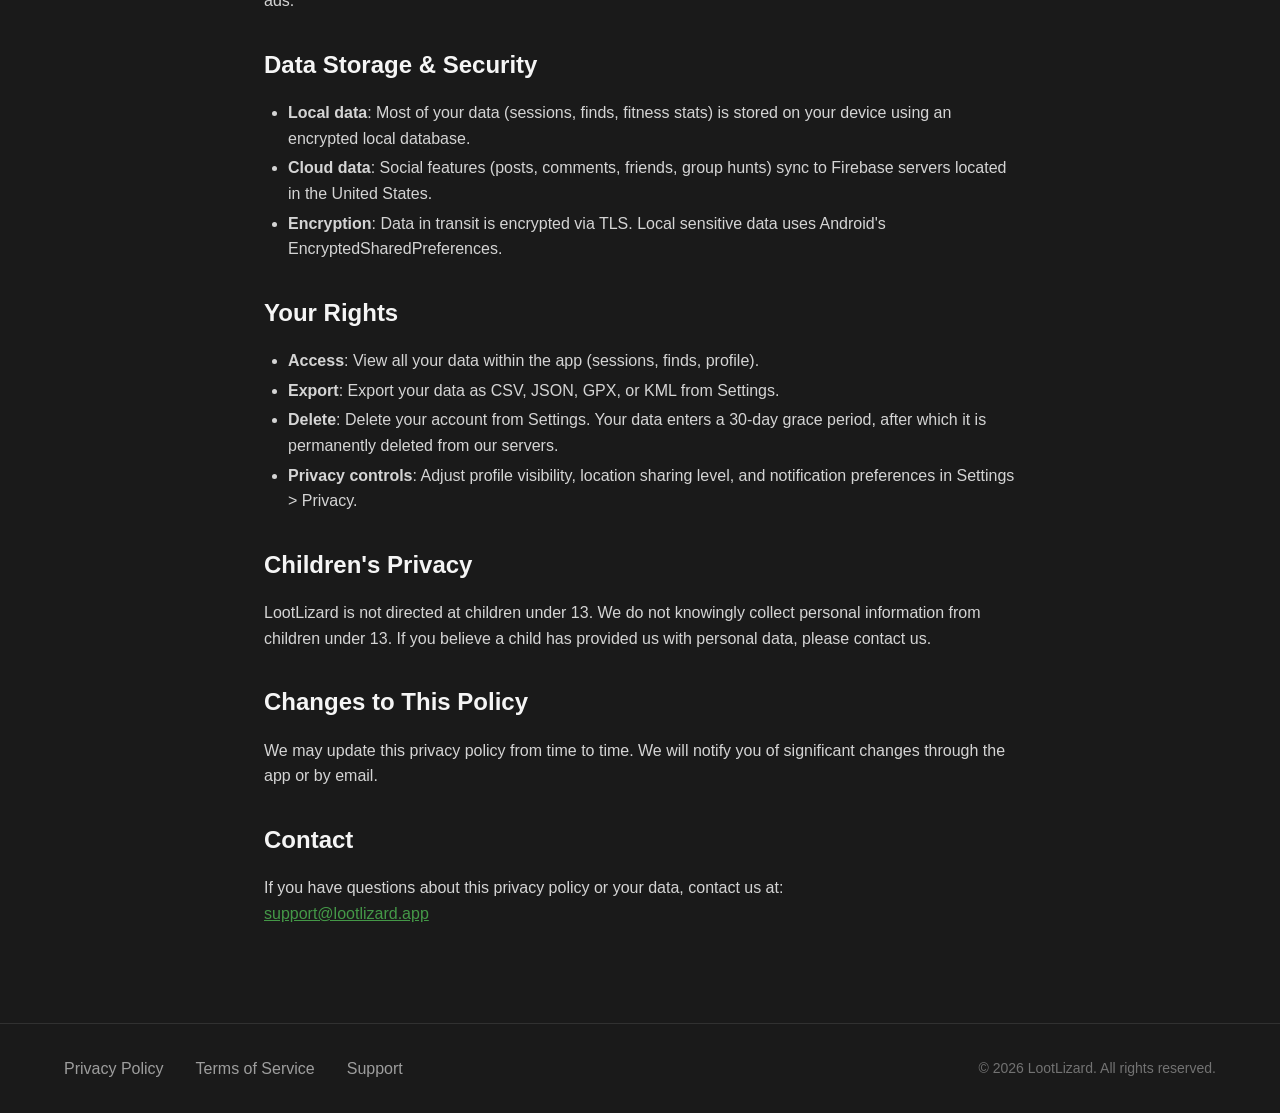
==== commit a21813bd: "feat: update site with new screenshots, official store badges, watch section, and refreshed content " ====
--- a/privacy.html
+++ b/privacy.html
@@ -4,8 +4,8 @@
   <meta charset="UTF-8">
   <meta name="viewport" content="width=device-width, initial-scale=1.0">
   <title>Privacy Policy — LootLizard</title>
-  <meta name="description" content="LootLizard Privacy Policy — Learn how we collect, use, and protect your data.">
-  <link rel="icon" type="image/svg+xml" href="images/logo.svg">
+  <meta name="description" content="Privacy Policy for LootLizard - Metal Detecting companion app.">
+  <link rel="icon" type="image/png" href="images/icon.png">
   <meta name="theme-color" content="#3E2723">
   <link rel="stylesheet" href="css/style.css">
 </head>
@@ -13,7 +13,7 @@
   <nav class="nav">
     <div class="container nav-inner">
       <a href="/" class="nav-logo">
-        <img src="images/logo.svg" alt="LootLizard" width="36" height="36">
+        <img src="images/icon.png" alt="LootLizard" width="36" height="36" style="border-radius: 8px;">
         <span>LootLizard</span>
       </a>
       <div class="nav-links">
@@ -26,126 +26,70 @@
   <main class="section legal-page">
     <div class="container legal-content">
       <h1>Privacy Policy</h1>
-      <p class="last-updated">Effective date: March 5, 2026</p>
+      <p class="last-updated">Last updated: March 7, 2026</p>
 
-      <h2>1. Introduction</h2>
-      <p>LootLizard ("we", "our", "us") operates the LootLizard mobile application (the "App") for Android and iOS. This Privacy Policy explains what personal data we collect, how we use and share it, and your rights regarding that data.</p>
-      <p>By using the App, you agree to the collection and use of information as described in this policy. If you do not agree, please do not use the App.</p>
+      <h2>Overview</h2>
+      <p>LootLizard is a metal detecting companion app that helps you log finds, track sessions, and connect with other detectorists. This policy explains what data we collect, why, and how we protect it.</p>
 
-      <h2>2. Information We Collect</h2>
+      <h2>Data We Collect</h2>
 
-      <h3>2.1 Information You Provide</h3>
+      <h3>Account Information</h3>
+      <p>When you create an account, we collect your email address, display name, and optional profile photo. This is used to identify you in the app and enable social features like group hunts and friend connections.</p>
+
+      <h3>Location Data</h3>
+      <p>During active detecting sessions, we record your GPS path to map where you've been and where you've made finds. Location data is stored on your device and is only shared with other users if you participate in group hunts with location sharing enabled. You control your location sharing level in Privacy Settings.</p>
+
+      <h3>Find Data</h3>
+      <p>When you log a find, we store the category, photos, notes, location, VDI readings, and other metadata you provide. Find photos are stored on your device. Photos are only uploaded to our servers when you share them in group hunts or social posts.</p>
+
+      <h3>Health &amp; Fitness Data</h3>
+      <p>If you use a WearOS companion watch, we collect steps, heart rate, calories burned, and distance walked during sessions. This data is stored locally on your device and is never shared with third parties.</p>
+
+      <h3>Photos</h3>
+      <p>Photos you take of finds include EXIF metadata (location, timestamp, device info). This metadata stays with the photo on your device and is only transmitted if you choose to share photos through the app's social features.</p>
+
+      <h2>Third-Party Services</h2>
+
+      <h3>Firebase (Google)</h3>
+      <p>We use Firebase for authentication, cloud data sync, crash reporting, and analytics. Firebase processes your account information and app usage data according to <a href="https://policies.google.com/privacy">Google's Privacy Policy</a>.</p>
       <ul>
-        <li><strong>Account Information</strong>: When you create an account, we collect your email address and display name. You may also sign in via Google or Apple, in which case we receive the name and email associated with that account.</li>
-        <li><strong>Profile Information</strong>: Optional profile photo and bio that you choose to share with other users.</li>
-        <li><strong>Find Data</strong>: Descriptions, categories, VDI readings, notes, and other metadata you enter when logging finds.</li>
-        <li><strong>Photos</strong>: Images you capture or select for your finds. Photos are stored locally on your device and optionally synced to the cloud.</li>
-        <li><strong>Social Content</strong>: Posts, comments, chat messages, and friend connections you create through social features.</li>
-        <li><strong>Support Communications</strong>: Information you provide when contacting us for support.</li>
+        <li><strong>Firebase Auth</strong>: Manages sign-in (email, Google, Apple)</li>
+        <li><strong>Cloud Firestore &amp; Realtime Database</strong>: Syncs social data (posts, comments, friends, group hunts)</li>
+        <li><strong>Firebase Storage</strong>: Stores shared photos (group hunt media, profile photos)</li>
+        <li><strong>Firebase Crashlytics</strong>: Collects crash reports to help us fix bugs</li>
+        <li><strong>Firebase Analytics</strong>: Collects anonymous usage statistics</li>
       </ul>
 
-      <h3>2.2 Information Collected Automatically</h3>
+      <h3>RevenueCat</h3>
+      <p>We use RevenueCat to manage subscriptions. RevenueCat processes purchase data according to their <a href="https://www.revenuecat.com/privacy">Privacy Policy</a>.</p>
+
+      <h3>Google AdMob</h3>
+      <p>Free users see ads served by Google AdMob. AdMob may collect device identifiers and usage data for ad personalization. You can opt out of personalized ads in your device settings. Pro subscribers do not see ads.</p>
+
+      <h2>Data Storage &amp; Security</h2>
       <ul>
-        <li><strong>Location Data</strong>: GPS coordinates during active detecting sessions to record hunt paths and find locations. Location is collected only while the App is in use and a session is active. You can deny location permission at any time.</li>
-        <li><strong>Health &amp; Fitness Data</strong>: Steps, heart rate, calories burned, and distance traveled via WearOS companion app. This data is collected only when you explicitly connect a WearOS device and grant Health Services permissions.</li>
-        <li><strong>Device Information</strong>: Device model, operating system version, app version, and unique device identifiers for crash reporting and analytics.</li>
-        <li><strong>Usage Analytics</strong>: Feature usage patterns, screen views, and interaction events to help us improve the App. This data is aggregated and does not identify you personally.</li>
-        <li><strong>Crash &amp; Performance Data</strong>: Crash logs and performance metrics to identify and fix bugs.</li>
+        <li><strong>Local data</strong>: Most of your data (sessions, finds, fitness stats) is stored on your device using an encrypted local database.</li>
+        <li><strong>Cloud data</strong>: Social features (posts, comments, friends, group hunts) sync to Firebase servers located in the United States.</li>
+        <li><strong>Encryption</strong>: Data in transit is encrypted via TLS. Local sensitive data uses Android's EncryptedSharedPreferences.</li>
       </ul>
 
-      <h3>2.3 Information from Third Parties</h3>
+      <h2>Your Rights</h2>
       <ul>
-        <li><strong>Authentication Providers</strong>: When you sign in with Google or Apple, we receive your name, email, and profile photo (if available) from the identity provider.</li>
+        <li><strong>Access</strong>: View all your data within the app (sessions, finds, profile).</li>
+        <li><strong>Export</strong>: Export your data as CSV, JSON, GPX, or KML from Settings.</li>
+        <li><strong>Delete</strong>: Delete your account from Settings. Your data enters a 30-day grace period, after which it is permanently deleted from our servers.</li>
+        <li><strong>Privacy controls</strong>: Adjust profile visibility, location sharing level, and notification preferences in Settings &gt; Privacy.</li>
       </ul>
 
-      <h2>3. How We Use Your Data</h2>
-      <ul>
-        <li><strong>Core Functionality</strong>: To provide session tracking, find logging, map visualization, weather/tide data, and export features.</li>
-        <li><strong>Cloud Sync</strong>: To synchronize your data across devices when you enable cloud sync.</li>
-        <li><strong>Social Features</strong>: To enable friend connections, messaging, sharing, and community features.</li>
-        <li><strong>Gamification</strong>: To track achievements, XP, levels, and streaks.</li>
-        <li><strong>Subscriptions</strong>: To manage your subscription status and provide Pro-tier features.</li>
-        <li><strong>Advertising</strong>: To display ads within the free tier of the App. Ads may be personalized based on your advertising ID unless you opt out.</li>
-        <li><strong>Analytics &amp; Improvement</strong>: To understand how the App is used, identify issues, and improve features.</li>
-        <li><strong>Safety &amp; Moderation</strong>: To review reported content and enforce community guidelines.</li>
-        <li><strong>Communications</strong>: To respond to support requests and send important service notifications.</li>
-      </ul>
+      <h2>Children's Privacy</h2>
+      <p>LootLizard is not directed at children under 13. We do not knowingly collect personal information from children under 13. If you believe a child has provided us with personal data, please contact us.</p>
 
-      <h2>4. Data Storage &amp; Security</h2>
-      <p>LootLizard follows an <strong>offline-first</strong> design. All your data is stored locally on your device first and works fully without an internet connection.</p>
-      <p>When you enable cloud sync, data is stored securely in Firebase (Google Cloud Platform) infrastructure, which employs industry-standard encryption in transit (TLS) and at rest.</p>
-      <p>Health and fitness data from WearOS is processed on-device and stored in your local database. It is not synced to our cloud servers.</p>
-      <p>While we implement commercially reasonable security measures, no method of electronic storage or transmission is 100% secure. We cannot guarantee absolute security of your data.</p>
+      <h2>Changes to This Policy</h2>
+      <p>We may update this privacy policy from time to time. We will notify you of significant changes through the app or by email.</p>
 
-      <h2>5. Data Sharing &amp; Third-Party Services</h2>
-      <p>We do not sell your personal data. We share data with the following third-party service providers only as necessary to operate the App:</p>
-      <ul>
-        <li><strong>Firebase</strong> (Google LLC) — Authentication, Cloud Firestore database, Cloud Storage for photos, Analytics, Crashlytics, Remote Config. <a href="https://firebase.google.com/support/privacy" rel="noopener noreferrer" target="_blank">Firebase Privacy Policy</a></li>
-        <li><strong>RevenueCat</strong> (RevenueCat, Inc.) — Subscription and in-app purchase management. <a href="https://www.revenuecat.com/privacy" rel="noopener noreferrer" target="_blank">RevenueCat Privacy Policy</a></li>
-        <li><strong>Google AdMob</strong> (Google LLC) — Advertising in the free tier. AdMob may collect advertising identifiers and usage data. <a href="https://policies.google.com/privacy" rel="noopener noreferrer" target="_blank">Google Privacy Policy</a></li>
-        <li><strong>Google Maps Platform</strong> (Google LLC) — Map display, geocoding, and location search. <a href="https://policies.google.com/privacy" rel="noopener noreferrer" target="_blank">Google Privacy Policy</a></li>
-        <li><strong>Apple MapKit</strong> (Apple Inc.) — Map display on iOS. <a href="https://www.apple.com/legal/privacy/" rel="noopener noreferrer" target="_blank">Apple Privacy Policy</a></li>
-        <li><strong>NOAA</strong> (National Oceanic and Atmospheric Administration) — Tide prediction data. No personal data is sent to NOAA.</li>
-      </ul>
-      <p>We may also disclose your information if required by law, legal process, or governmental request, or to protect the rights, safety, or property of LootLizard, our users, or the public.</p>
-
-      <h2>6. Data Retention</h2>
-      <ul>
-        <li><strong>Local Data</strong>: Remains on your device until you delete it or uninstall the App.</li>
-        <li><strong>Cloud Data</strong>: Retained while your account is active. When you delete your account, all associated cloud data is permanently deleted within 30 days.</li>
-        <li><strong>Analytics Data</strong>: Aggregated analytics are retained for up to 14 months in Firebase Analytics.</li>
-        <li><strong>Crash Logs</strong>: Retained for up to 90 days in Firebase Crashlytics.</li>
-        <li><strong>Content Reports</strong>: Moderation records may be retained for up to 1 year for safety purposes.</li>
-      </ul>
-
-      <h2>7. Your Rights &amp; Choices</h2>
-      <ul>
-        <li><strong>Access &amp; Export</strong>: You can access and export all your data at any time using the App's built-in export features (CSV, JSON, GPX, KML formats).</li>
-        <li><strong>Correction</strong>: You can edit your finds, sessions, and profile information directly in the App.</li>
-        <li><strong>Deletion</strong>: You can delete individual finds, sessions, or your entire account. Account deletion removes all cloud-stored data within 30 days. To request account deletion, go to Settings &gt; Account &gt; Delete Account in the App, or email us at <a href="mailto:support@lootlizard.app">support@lootlizard.app</a>.</li>
-        <li><strong>Location Permissions</strong>: You can revoke location access at any time through your device settings. The App will continue to work without location, but session path tracking and find location features will be unavailable.</li>
-        <li><strong>Analytics Opt-Out</strong>: You can opt out of analytics collection in Settings &gt; Privacy within the App.</li>
-        <li><strong>Ad Personalization</strong>: You can opt out of personalized ads through your device's advertising settings (Android: Settings &gt; Google &gt; Ads; iOS: Settings &gt; Privacy &gt; Apple Advertising).</li>
-        <li><strong>Push Notifications</strong>: You can manage notification preferences in the App settings or through your device settings.</li>
-      </ul>
-
-      <h2>8. California Residents (CCPA)</h2>
-      <p>If you are a California resident, you have additional rights under the California Consumer Privacy Act (CCPA):</p>
-      <ul>
-        <li>The right to know what personal information we collect, use, and disclose.</li>
-        <li>The right to request deletion of your personal information.</li>
-        <li>The right to opt out of the sale of personal information. We do not sell personal information.</li>
-        <li>The right to non-discrimination for exercising your privacy rights.</li>
-      </ul>
-      <p>To exercise these rights, contact us at <a href="mailto:support@lootlizard.app">support@lootlizard.app</a>.</p>
-
-      <h2>9. European Users (GDPR)</h2>
-      <p>If you are located in the European Economic Area (EEA) or United Kingdom, you have additional rights under the General Data Protection Regulation (GDPR):</p>
-      <ul>
-        <li><strong>Legal Basis</strong>: We process your data based on consent (account creation, location access), contractual necessity (providing App features), and legitimate interests (analytics, security).</li>
-        <li><strong>Data Portability</strong>: You can export your data in machine-readable formats (JSON, CSV).</li>
-        <li><strong>Right to Object</strong>: You can object to processing based on legitimate interests by contacting us.</li>
-        <li><strong>Right to Erasure</strong>: You can request deletion of your data as described in Section 7.</li>
-        <li><strong>Supervisory Authority</strong>: You have the right to lodge a complaint with your local data protection authority.</li>
-      </ul>
-      <p>Data is transferred to and processed in the United States via Google Cloud Platform infrastructure with appropriate safeguards.</p>
-
-      <h2>10. Children's Privacy</h2>
-      <p>LootLizard is rated for ages 13 and older. We do not knowingly collect personal information from children under 13. If we learn that we have collected data from a child under 13, we will delete that information promptly.</p>
-      <p>If you are a parent or guardian and believe your child under 13 has provided us with personal information, please contact us at <a href="mailto:support@lootlizard.app">support@lootlizard.app</a> so we can take appropriate action.</p>
-
-      <h2>11. Apple App Tracking Transparency</h2>
-      <p>On iOS, LootLizard respects Apple's App Tracking Transparency (ATT) framework. We will request your permission before tracking your activity across other companies' apps and websites for advertising purposes. You can change your tracking preference at any time in your device settings under Settings &gt; Privacy &amp; Security &gt; Tracking.</p>
-
-      <h2>12. Changes to This Policy</h2>
-      <p>We may update this Privacy Policy from time to time. When we make material changes, we will notify you through the App or by updating the "Effective date" at the top of this page. Your continued use of the App after changes become effective constitutes acceptance of the updated policy.</p>
-
-      <h2>13. Contact Us</h2>
-      <p>If you have questions about this Privacy Policy or our data practices, please contact us:</p>
-      <ul>
-        <li>Email: <a href="mailto:support@lootlizard.app">support@lootlizard.app</a></li>
-        <li>Support page: <a href="https://lootlizard.app/support">lootlizard.app/support</a></li>
-      </ul>
+      <h2>Contact</h2>
+      <p>If you have questions about this privacy policy or your data, contact us at:<br>
+      <a href="mailto:support@lootlizard.app">support@lootlizard.app</a></p>
     </div>
   </main>
 
--- a/css/style.css
+++ b/css/style.css
@@ -196,6 +196,23 @@
   font-size: 1.1rem;
 }
 
+.store-badge-img {
+  display: inline-flex;
+  align-items: center;
+  height: 48px;
+  transition: transform 0.2s;
+}
+
+.store-badge-img:hover {
+  transform: translateY(-2px);
+}
+
+.store-badge-img img {
+  display: block;
+  height: 48px;
+  width: auto;
+}
+
 /* ===== Section Title ===== */
 .section-title {
   text-align: center;
@@ -237,6 +254,42 @@
 .feature-card p {
   opacity: 0.7;
   font-size: 0.95rem;
+}
+
+/* ===== Watch Section ===== */
+.watch-subtitle {
+  text-align: center;
+  opacity: 0.7;
+  font-size: 1.15rem;
+  max-width: 500px;
+  margin: -1.5rem auto 2.5rem;
+}
+
+.watch-grid {
+  display: flex;
+  justify-content: center;
+  gap: 2rem;
+  flex-wrap: wrap;
+}
+
+.watch-frame {
+  text-align: center;
+}
+
+.watch-frame img {
+  width: 140px;
+  border-radius: 2rem;
+  box-shadow: 0 10px 30px rgba(0, 0, 0, 0.3);
+  border: 3px solid #333;
+  display: block;
+}
+
+.watch-label {
+  display: block;
+  margin-top: 0.75rem;
+  font-size: 0.9rem;
+  font-weight: 600;
+  opacity: 0.7;
 }
 
 /* ===== Screenshots Carousel ===== */
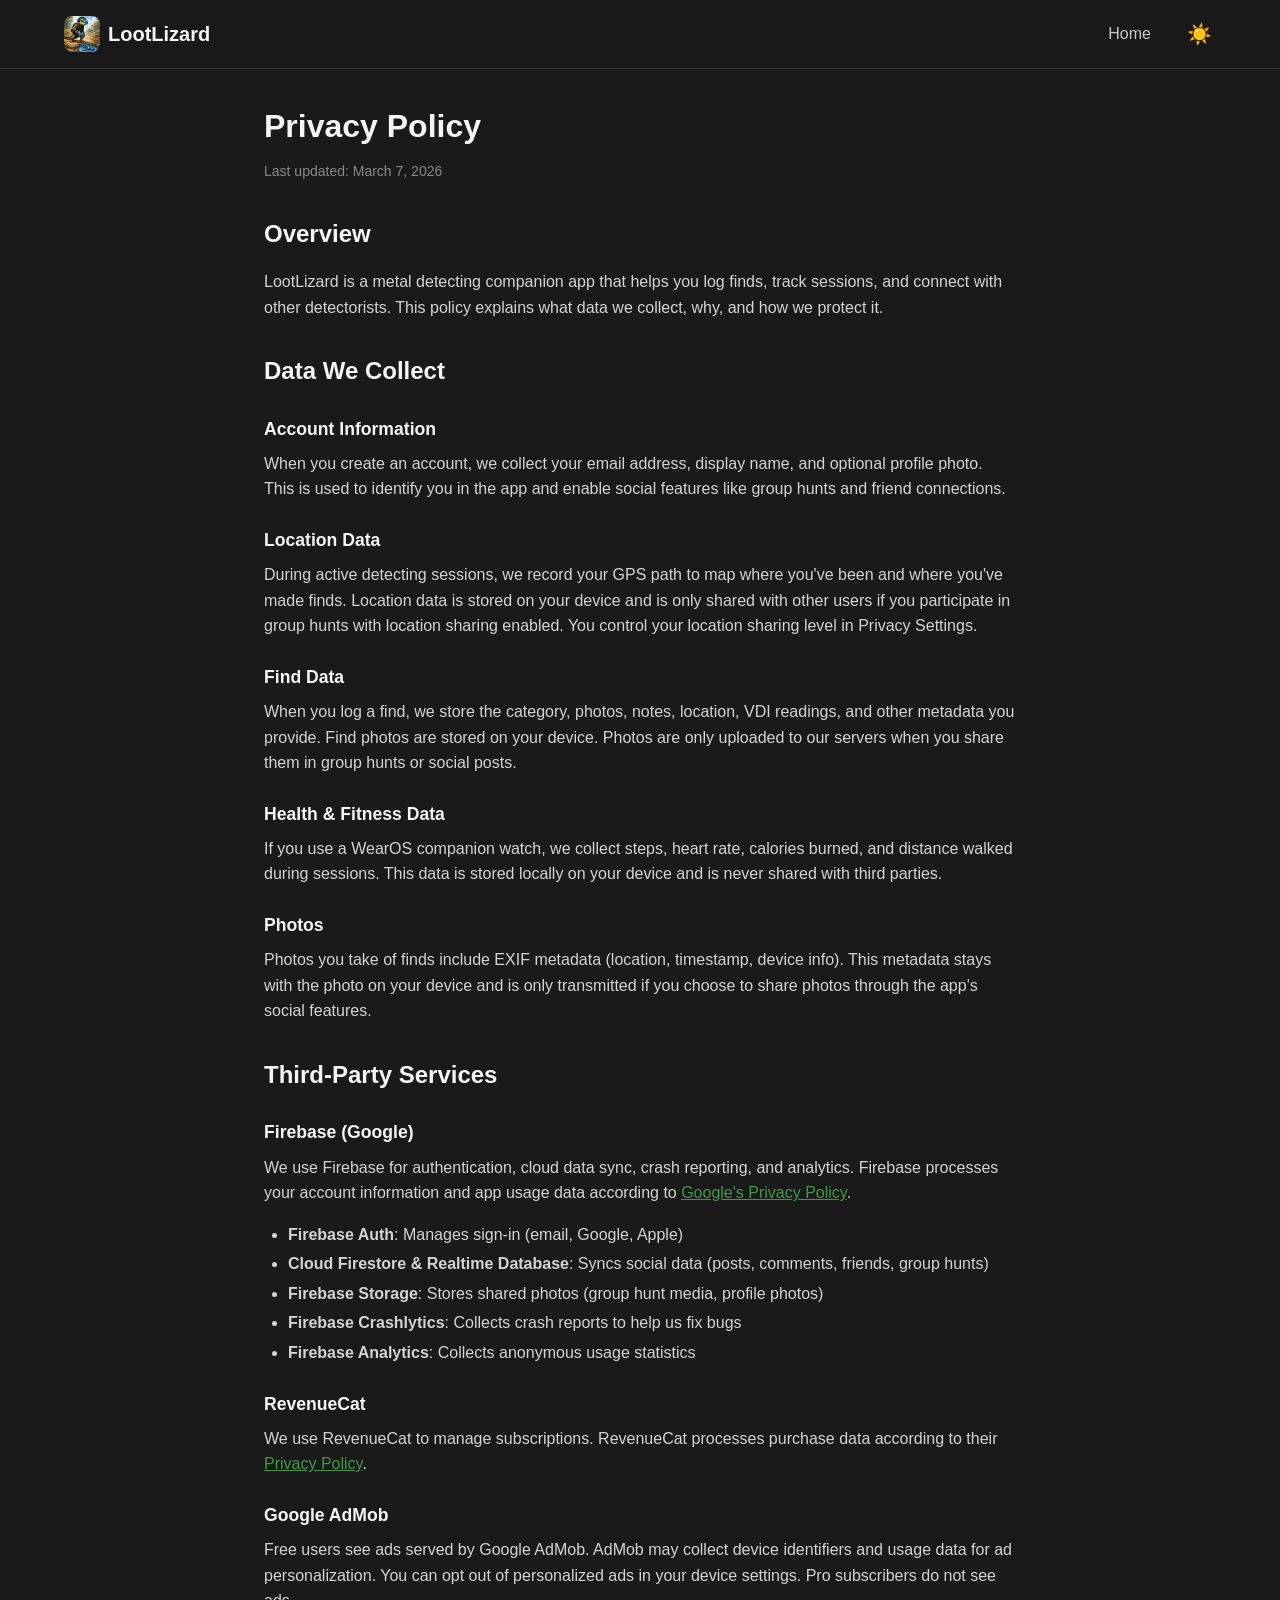
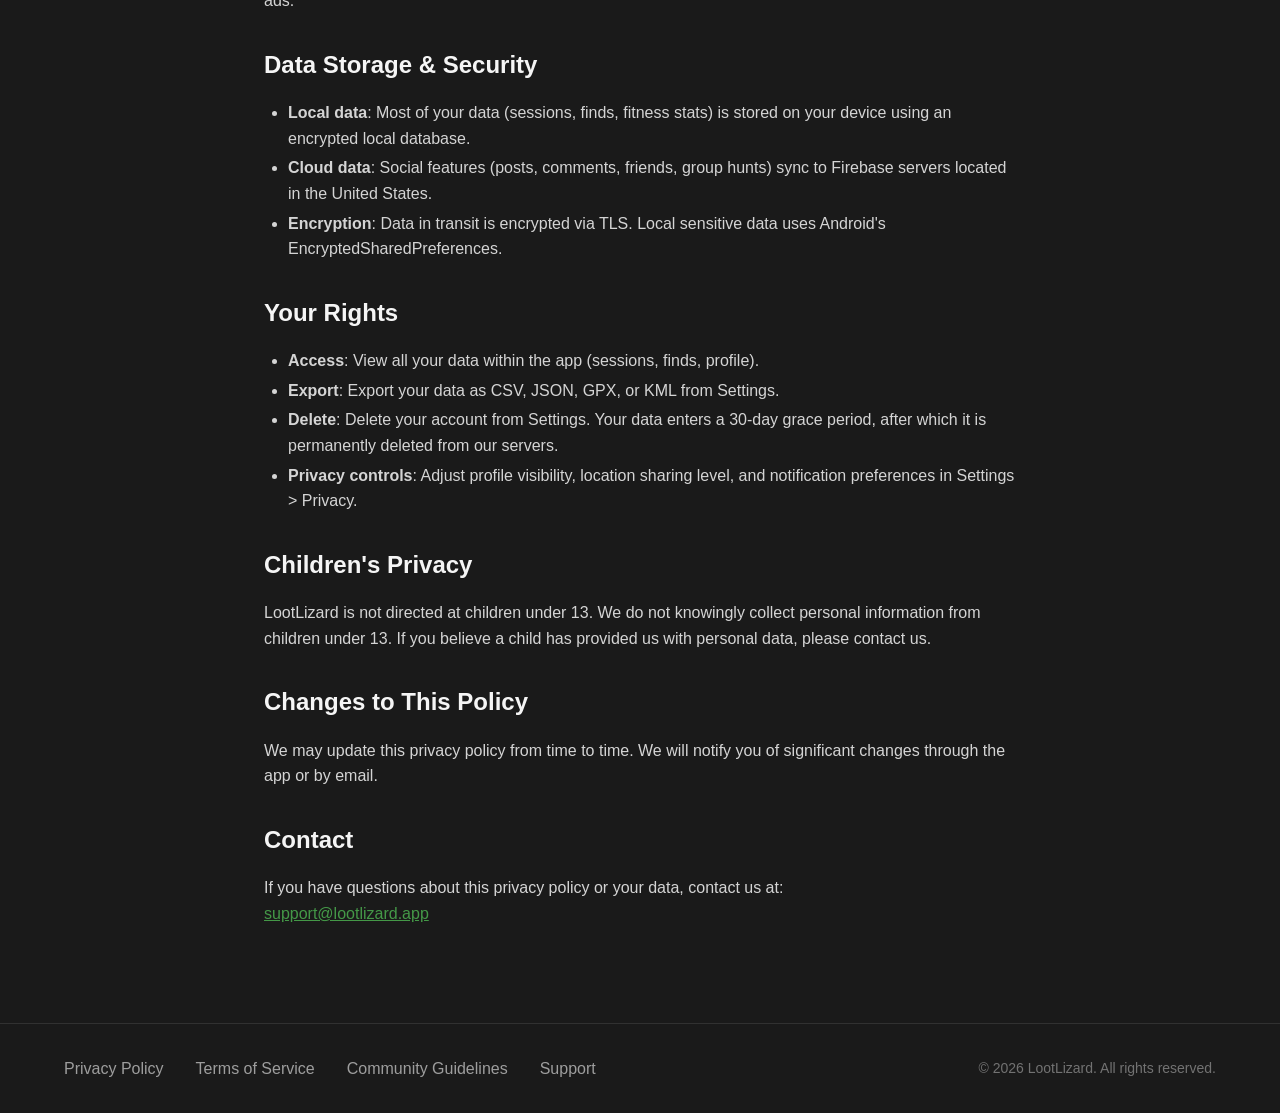
==== commit 3a9b4361: "feat: add Community Guidelines page Co-Authored-By: Claude Opus 4.6 <noreply@anthropic.com>" ====
--- a/privacy.html
+++ b/privacy.html
@@ -98,6 +98,7 @@
       <div class="footer-links">
         <a href="privacy.html">Privacy Policy</a>
         <a href="terms.html">Terms of Service</a>
+        <a href="guidelines.html">Community Guidelines</a>
         <a href="support.html">Support</a>
       </div>
       <p class="footer-copy">&copy; 2026 LootLizard. All rights reserved.</p>
